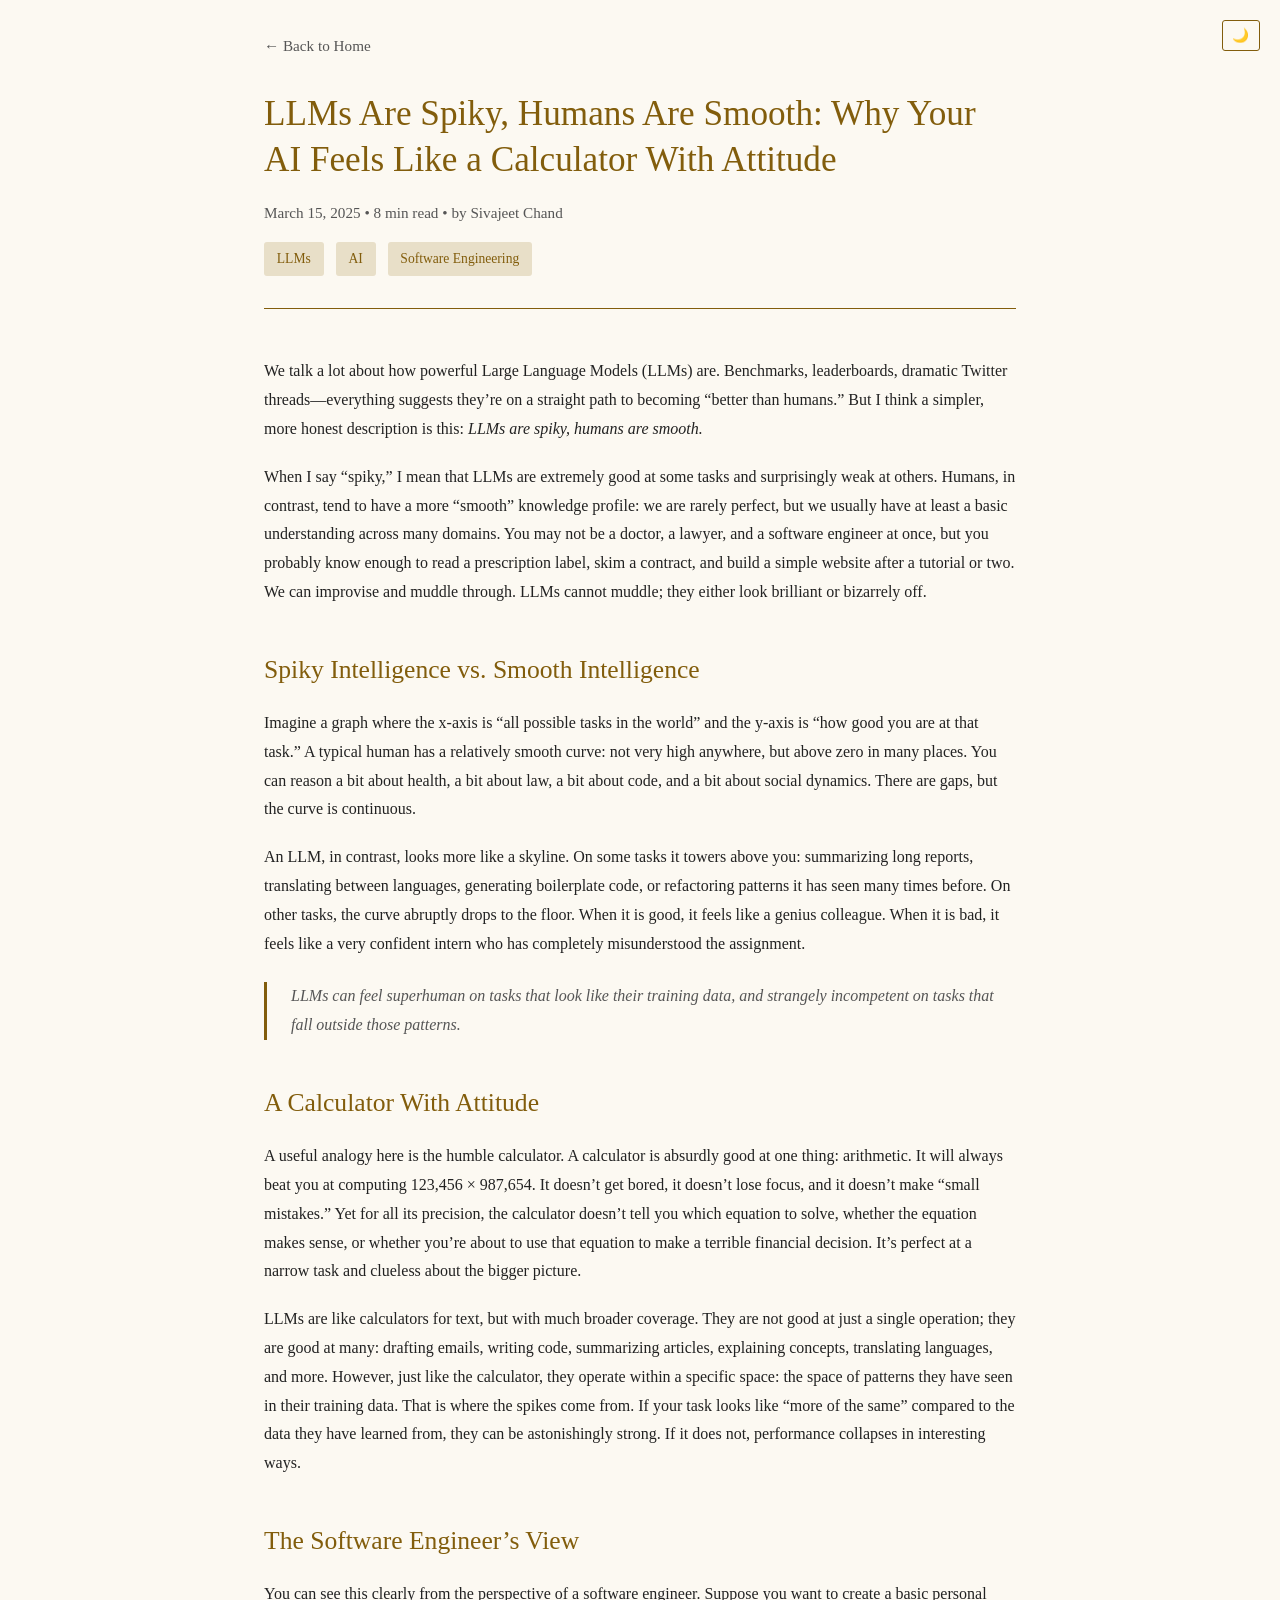
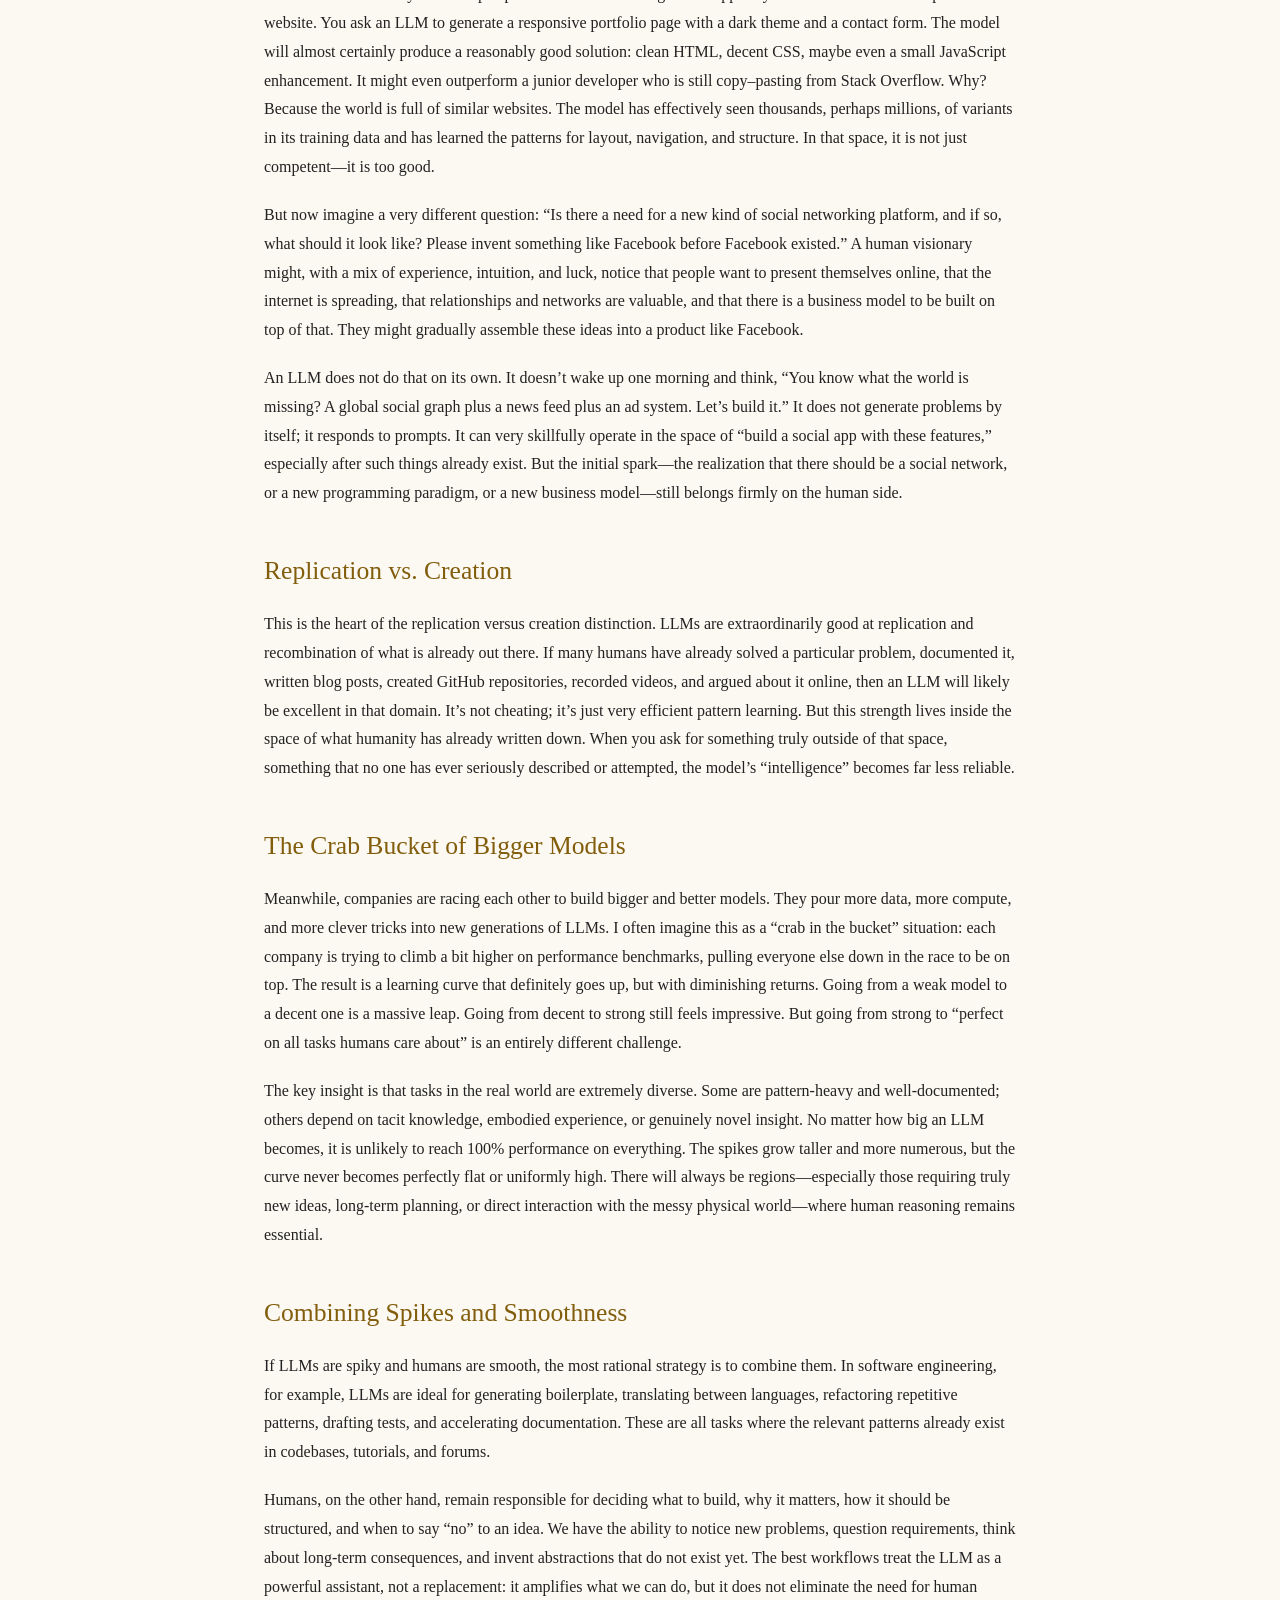
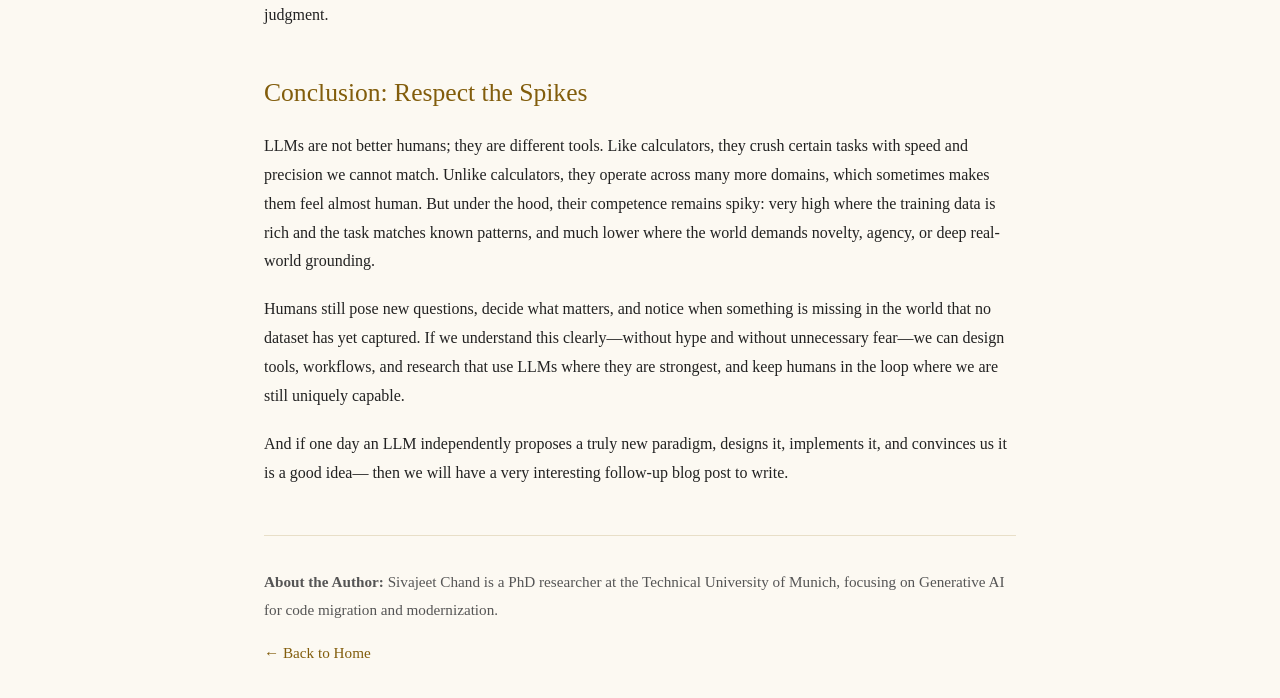
==== blog/LLMSvsHumans.html @ a9fd8262 "Initial commit: Academic portfolio website" ====
<!DOCTYPE html>
<html lang="en">
<head>
    <meta charset="UTF-8">
    <meta name="viewport" content="width=device-width, initial-scale=1.0">
    <title>LLMs Are Spiky, Humans Are Smooth - Sivajeet Chand</title>
    <style>
        * {
            margin: 0;
            padding: 0;
            box-sizing: border-box;
        }

        :root {
            --bg-color: #fcf9f2;
            --text-color: #222222;
            --heading-color: #825d0c;
            --link-color: #825d0c;
            --border-color: #825d0c;
            --light-border: #e8dfc8;
            --secondary-text: #555555;
            --code-bg: #f5f2e9;
        }

        [data-theme="dark"] {
            --bg-color: #1a1410;
            --text-color: #fcf9f2;
            --heading-color: #d4a960;
            --link-color: #d4a960;
            --border-color: #d4a960;
            --light-border: #3d2f1a;
            --secondary-text: #c9c3b8;
            --code-bg: #2a2318;
        }

        body {
            font-family: Georgia, 'Times New Roman', serif;
            line-height: 1.8;
            color: var(--text-color);
            background: var(--bg-color);
            max-width: 800px;
            margin: 0 auto;
            padding: 2rem 1.5rem;
            transition: background-color 0.3s, color 0.3s;
        }

        a {
            color: var(--link-color);
            text-decoration: none;
        }

        a:hover {
            text-decoration: underline;
        }

        /* Dark Mode Toggle */
        .theme-toggle {
            position: fixed;
            top: 20px;
            right: 20px;
            background: transparent;
            color: var(--text-color);
            border: 1px solid var(--border-color);
            padding: 0.4rem 0.6rem;
            border-radius: 3px;
            cursor: pointer;
            font-size: 0.85rem;
            transition: all 0.3s;
            z-index: 1000;
        }

        .theme-toggle:hover {
            background: var(--light-border);
        }

        /* Back Link */
        .back-link {
            display: inline-block;
            margin-bottom: 2rem;
            color: var(--secondary-text);
            font-size: 0.95rem;
        }

        .back-link:hover {
            color: var(--link-color);
        }

        /* Article Header */
        .article-header {
            margin-bottom: 3rem;
            padding-bottom: 2rem;
            border-bottom: 1px solid var(--border-color);
        }

        h1 {
            font-size: 2.2rem;
            color: var(--heading-color);
            margin-bottom: 1rem;
            font-weight: 400;
            line-height: 1.3;
        }

        .article-meta {
            color: var(--secondary-text);
            font-size: 0.95rem;
            margin-bottom: 1rem;
        }

        .article-tags {
            margin-top: 1rem;
        }

        .tag {
            display: inline-block;
            background: var(--light-border);
            color: var(--heading-color);
            padding: 0.3rem 0.8rem;
            margin-right: 0.5rem;
            border-radius: 3px;
            font-size: 0.85rem;
        }

        /* Article Content */
        .article-content {
            margin-bottom: 3rem;
        }

        .article-content h2 {
            font-size: 1.6rem;
            color: var(--heading-color);
            margin-top: 2.5rem;
            margin-bottom: 1rem;
            font-weight: 400;
        }

        .article-content h3 {
            font-size: 1.3rem;
            color: var(--heading-color);
            margin-top: 2rem;
            margin-bottom: 0.8rem;
            font-weight: 400;
        }

        .article-content p {
            margin-bottom: 1.2rem;
        }

        .article-content ul, .article-content ol {
            margin-bottom: 1.2rem;
            padding-left: 2rem;
        }

        .article-content li {
            margin-bottom: 0.5rem;
        }

        .article-content blockquote {
            border-left: 3px solid var(--border-color);
            padding-left: 1.5rem;
            margin: 1.5rem 0;
            color: var(--secondary-text);
            font-style: italic;
        }

        .article-content code {
            background: var(--code-bg);
            padding: 0.2rem 0.4rem;
            border-radius: 3px;
            font-family: 'Courier New', monospace;
            font-size: 0.9em;
        }

        .article-content pre {
            background: var(--code-bg);
            padding: 1rem;
            border-radius: 5px;
            overflow-x: auto;
            margin-bottom: 1.2rem;
        }

        .article-content pre code {
            background: none;
            padding: 0;
        }

        /* Footer */
        .article-footer {
            padding-top: 2rem;
            border-top: 1px solid var(--light-border);
            color: var(--secondary-text);
            font-size: 0.95rem;
        }

        /* Responsive */
        @media (max-width: 768px) {
            body {
                padding: 1.5rem 1rem;
            }

            h1 {
                font-size: 1.8rem;
            }

            .article-content h2 {
                font-size: 1.4rem;
            }

            .article-content h3 {
                font-size: 1.2rem;
            }

            .theme-toggle {
                top: 10px;
                right: 10px;
            }
        }
    </style>
</head>
<body>
    <!-- Dark Mode Toggle -->
    <button class="theme-toggle" onclick="toggleTheme()">
        <span id="theme-icon">🌙</span>
    </button>

    <!-- Back Link -->
    <a href="../index.html" class="back-link">← Back to Home</a>

    <!-- Article Header -->
    <article>
        <header class="article-header">
            <h1>LLMs Are Spiky, Humans Are Smooth: Why Your AI Feels Like a Calculator With Attitude</h1>
            <div class="article-meta">
                <span>March 15, 2025</span> • 
                <span>8 min read</span> • 
                <span>by Sivajeet Chand</span>
            </div>
            <div class="article-tags">
                <span class="tag">LLMs</span>
                <span class="tag">AI</span>
                <span class="tag">Software Engineering</span>
            </div>
        </header>

        <!-- Article Content -->
        <div class="article-content">
            <p>
                We talk a lot about how powerful Large Language Models (LLMs) are. Benchmarks, leaderboards, dramatic Twitter threads—everything suggests they’re on a straight path to becoming “better than humans.” But I think a simpler, more honest description is this: <em>LLMs are spiky, humans are smooth.</em>
            </p>

            <p>
                When I say “spiky,” I mean that LLMs are extremely good at some tasks and surprisingly weak at others.
                Humans, in contrast, tend to have a more “smooth” knowledge profile: we are rarely perfect, but we usually
                have at least a basic understanding across many domains. You may not be a doctor, a lawyer, and a software engineer
                at once, but you probably know enough to read a prescription label, skim a contract, and build a simple website
                after a tutorial or two. We can improvise and muddle through. LLMs cannot muddle; they either look brilliant
                or bizarrely off.
            </p>

            <h2>Spiky Intelligence vs. Smooth Intelligence</h2>

            <p>
                Imagine a graph where the x-axis is “all possible tasks in the world” and the y-axis is “how good you are
                at that task.” A typical human has a relatively smooth curve: not very high anywhere, but above zero in many places.
                You can reason a bit about health, a bit about law, a bit about code, and a bit about social dynamics. There are gaps,
                but the curve is continuous.
            </p>

            <p>
                An LLM, in contrast, looks more like a skyline. On some tasks it towers above you: summarizing long reports,
                translating between languages, generating boilerplate code, or refactoring patterns it has seen many times before.
                On other tasks, the curve abruptly drops to the floor. When it is good, it feels like a genius colleague.
                When it is bad, it feels like a very confident intern who has completely misunderstood the assignment.
            </p>

            <blockquote>
                LLMs can feel superhuman on tasks that look like their training data, and strangely incompetent 
                on tasks that fall outside those patterns.
            </blockquote>

            <h2>A Calculator With Attitude</h2>

            <p>
                A useful analogy here is the humble calculator. A calculator is absurdly good at one thing: arithmetic. It will always beat you at computing 123,456 × 987,654. It doesn’t get bored, it doesn’t lose focus, and it doesn’t make “small mistakes.” Yet for all its precision, the calculator doesn’t tell you which equation to solve, whether the equation makes sense, or whether you’re about to use that equation to make a terrible financial decision. It’s perfect at a narrow task and clueless about the bigger picture.
            </p>

            <p>
                LLMs are like calculators for text, but with much broader coverage. They are not good at just a single operation;
                they are good at many: drafting emails, writing code, summarizing articles, explaining concepts, translating languages,
                and more. However, just like the calculator, they operate within a specific space: the space of patterns they have seen
                in their training data. That is where the spikes come from. If your task looks like “more of the same” compared to the
                data they have learned from, they can be astonishingly strong. If it does not, performance collapses in interesting ways.
            </p>

            <h2>The Software Engineer’s View</h2>

            <p>
                You can see this clearly from the perspective of a software engineer. Suppose you want to create a basic personal website. You ask an LLM to generate a responsive portfolio page with a dark theme and a contact form. The model will almost certainly produce a reasonably good solution: clean HTML, decent CSS, maybe even a small JavaScript enhancement. It might even outperform a junior developer who is still copy–pasting from Stack Overflow. Why? Because the world is full of similar websites. The model has effectively seen thousands, perhaps millions, of variants in its training data and has learned the patterns for layout, navigation, and structure. In that space, it is not just competent—it is too good.
            </p>

            

            <p>
                But now imagine a very different question: “Is there a need for a new kind of social networking platform, and if so, what should it look like? Please invent something like Facebook before Facebook existed.” A human visionary might, with a mix of experience, intuition, and luck, notice that people want to present themselves online, that the internet is spreading, that relationships and networks are valuable, and that there is a business model to be built on top of that. They might gradually assemble these ideas into a product like Facebook.
            </p>

            <p>
                An LLM does not do that on its own. It doesn’t wake up one morning and think, “You know what the world is missing? A global social graph plus a news feed plus an ad system. Let’s build it.” It does not generate problems by itself; it responds to prompts. It can very skillfully operate in the space of “build a social app with these features,” especially after such things already exist. But the initial spark—the realization that there should be a social network, or a new programming paradigm, or a new business model—still belongs firmly on the human side.
            </p>

            <h2>Replication vs. Creation</h2>

            <p>
                This is the heart of the replication versus creation distinction. LLMs are extraordinarily good at replication and recombination of what is already out there. If many humans have already solved a particular problem, documented it, written blog posts, created GitHub repositories, recorded videos, and argued about it online, then an LLM will likely be excellent in that domain. It’s not cheating; it’s just very efficient pattern learning. But this strength lives inside the space of what humanity has already written down. When you ask for something truly outside of that space, something that no one has ever seriously described or attempted, the model’s “intelligence” becomes far less reliable.
            </p>

            

            <h2>The Crab Bucket of Bigger Models</h2>


            <p>
                Meanwhile, companies are racing each other to build bigger and better models. They pour more data, more compute, and more clever tricks into new generations of LLMs. I often imagine this as a “crab in the bucket” situation: each company is trying to climb a bit higher on performance benchmarks, pulling everyone else down in the race to be on top. The result is a learning curve that definitely goes up, but with diminishing returns. Going from a weak model to a decent one is a massive leap. Going from decent to strong still feels impressive. But going from strong to “perfect on all tasks humans care about” is an entirely different challenge.
            </p>   
            <p> 
                The key insight is that tasks in the real world are extremely diverse. Some are pattern-heavy and well-documented; others depend on tacit knowledge, embodied experience, or genuinely novel insight. No matter how big an LLM becomes, it is unlikely to reach 100% performance on everything. The spikes grow taller and more numerous, but the curve never becomes perfectly flat or uniformly high. There will always be regions—especially those requiring truly new ideas, long-term planning, or direct interaction with the messy physical world—where human reasoning remains essential.
            </p>

            <h2>Combining Spikes and Smoothness</h2>

            <p>
                If LLMs are spiky and humans are smooth, the most rational strategy is to combine them. In software engineering, for example,
                LLMs are ideal for generating boilerplate, translating between languages, refactoring repetitive patterns, drafting tests,
                and accelerating documentation. These are all tasks where the relevant patterns already exist in codebases, tutorials, and forums.
            </p>

            <p>
                Humans, on the other hand, remain responsible for deciding what to build, why it matters, how it should be structured,
                and when to say “no” to an idea. We have the ability to notice new problems, question requirements, think about long-term
                consequences, and invent abstractions that do not exist yet. The best workflows treat the LLM as a powerful assistant,
                not a replacement: it amplifies what we can do, but it does not eliminate the need for human judgment.
            </p>

            <h2>Conclusion: Respect the Spikes</h2>

            <p>
                LLMs are not better humans; they are different tools. Like calculators, they crush certain tasks with speed and precision
                we cannot match. Unlike calculators, they operate across many more domains, which sometimes makes them feel almost human.
                But under the hood, their competence remains spiky: very high where the training data is rich and the task matches known patterns,
                and much lower where the world demands novelty, agency, or deep real-world grounding.
            </p>

            <p>
                Humans still pose new questions, decide what matters, and notice when something is missing in the world that no dataset has yet captured.
                If we understand this clearly—without hype and without unnecessary fear—we can design tools, workflows, and research that use LLMs
                where they are strongest, and keep humans in the loop where we are still uniquely capable.
            </p>

            <p>
                And if one day an LLM independently proposes a truly new paradigm, designs it, implements it, and convinces us it is a good idea—
                then we will have a very interesting follow-up blog post to write.
            </p>
        </div>

        <!-- Article Footer -->
        <footer class="article-footer">
            <p>
                <strong>About the Author:</strong> Sivajeet Chand is a PhD researcher at the Technical 
                University of Munich, focusing on Generative AI for code migration and modernization.
            </p>
            <p style="margin-top: 1rem;">
                <a href="../index.html">← Back to Home</a>
            </p>
        </footer>
    </article>

    <script>
        // Dark mode toggle functionality
        function toggleTheme() {
            const html = document.documentElement;
            const currentTheme = html.getAttribute('data-theme');
            const newTheme = currentTheme === 'dark' ? 'light' : 'dark';
            const themeIcon = document.getElementById('theme-icon');
            
            html.setAttribute('data-theme', newTheme);
            
            if (newTheme === 'dark') {
                themeIcon.textContent = '☀️';
            } else {
                themeIcon.textContent = '🌙';
            }
        }
    </script>
</body>
</html>
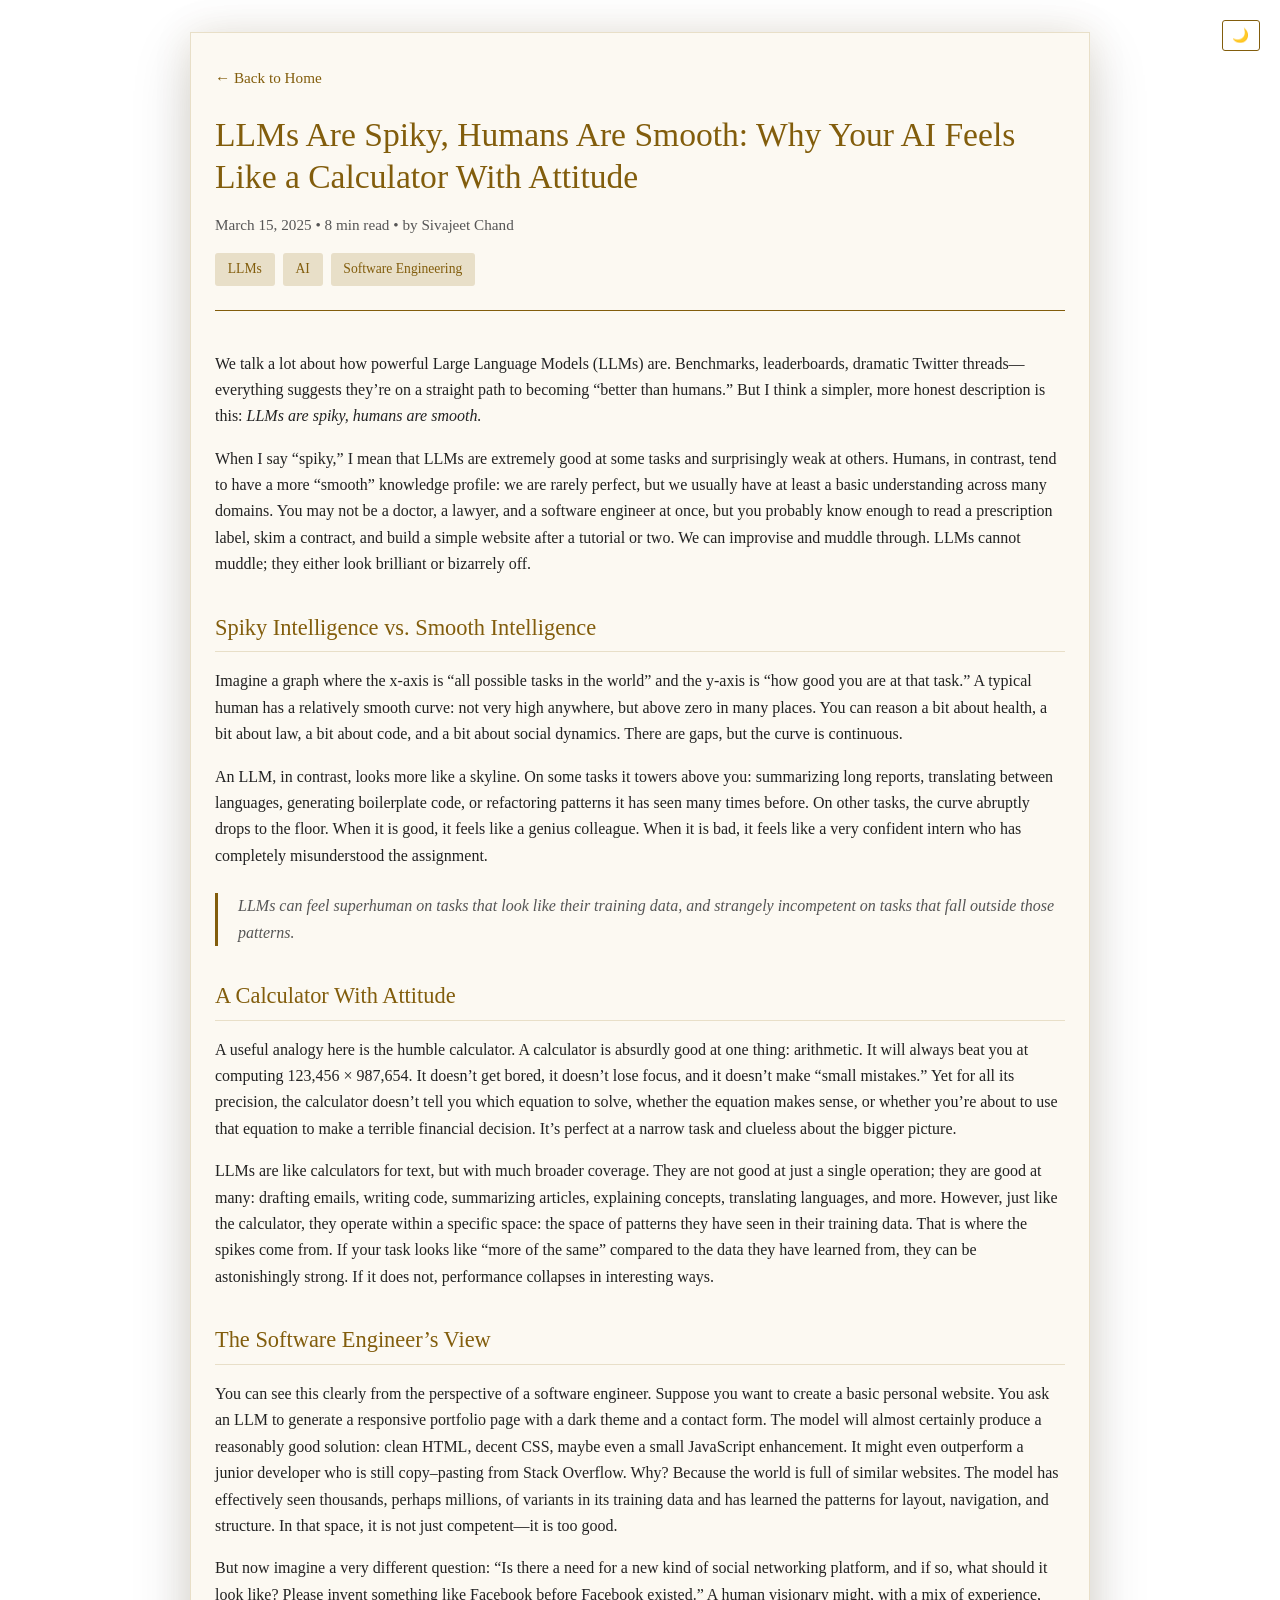
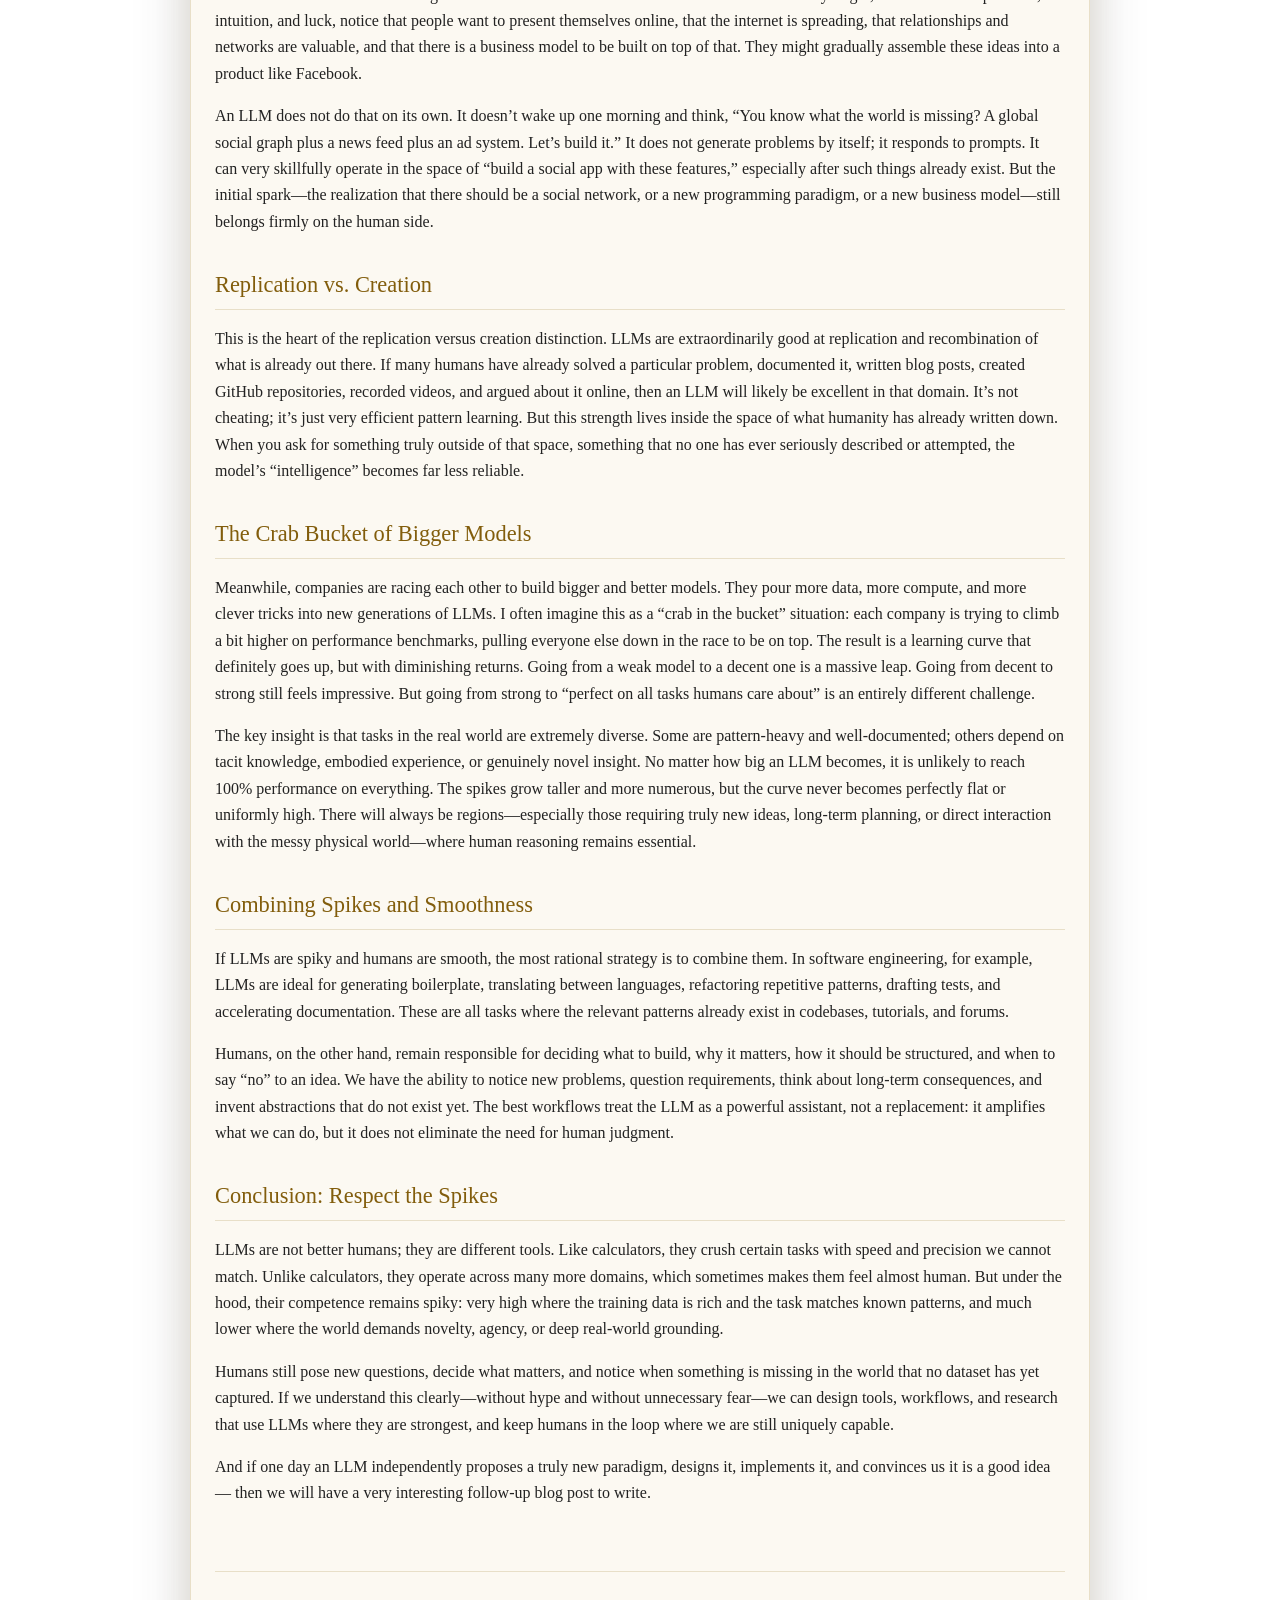
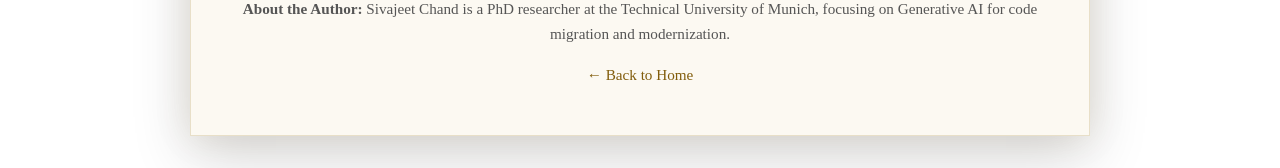
==== commit f51eefa5: "Update site layout and blog styling" ====
--- a/blog/LLMSvsHumans.html
+++ b/blog/LLMSvsHumans.html
@@ -4,391 +4,156 @@
     <meta charset="UTF-8">
     <meta name="viewport" content="width=device-width, initial-scale=1.0">
     <title>LLMs Are Spiky, Humans Are Smooth - Sivajeet Chand</title>
-    <style>
-        * {
-            margin: 0;
-            padding: 0;
-            box-sizing: border-box;
-        }
-
-        :root {
-            --bg-color: #fcf9f2;
-            --text-color: #222222;
-            --heading-color: #825d0c;
-            --link-color: #825d0c;
-            --border-color: #825d0c;
-            --light-border: #e8dfc8;
-            --secondary-text: #555555;
-            --code-bg: #f5f2e9;
-        }
-
-        [data-theme="dark"] {
-            --bg-color: #1a1410;
-            --text-color: #fcf9f2;
-            --heading-color: #d4a960;
-            --link-color: #d4a960;
-            --border-color: #d4a960;
-            --light-border: #3d2f1a;
-            --secondary-text: #c9c3b8;
-            --code-bg: #2a2318;
-        }
-
-        body {
-            font-family: Georgia, 'Times New Roman', serif;
-            line-height: 1.8;
-            color: var(--text-color);
-            background: var(--bg-color);
-            max-width: 800px;
-            margin: 0 auto;
-            padding: 2rem 1.5rem;
-            transition: background-color 0.3s, color 0.3s;
-        }
-
-        a {
-            color: var(--link-color);
-            text-decoration: none;
-        }
-
-        a:hover {
-            text-decoration: underline;
-        }
-
-        /* Dark Mode Toggle */
-        .theme-toggle {
-            position: fixed;
-            top: 20px;
-            right: 20px;
-            background: transparent;
-            color: var(--text-color);
-            border: 1px solid var(--border-color);
-            padding: 0.4rem 0.6rem;
-            border-radius: 3px;
-            cursor: pointer;
-            font-size: 0.85rem;
-            transition: all 0.3s;
-            z-index: 1000;
-        }
-
-        .theme-toggle:hover {
-            background: var(--light-border);
-        }
-
-        /* Back Link */
-        .back-link {
-            display: inline-block;
-            margin-bottom: 2rem;
-            color: var(--secondary-text);
-            font-size: 0.95rem;
-        }
-
-        .back-link:hover {
-            color: var(--link-color);
-        }
-
-        /* Article Header */
-        .article-header {
-            margin-bottom: 3rem;
-            padding-bottom: 2rem;
-            border-bottom: 1px solid var(--border-color);
-        }
-
-        h1 {
-            font-size: 2.2rem;
-            color: var(--heading-color);
-            margin-bottom: 1rem;
-            font-weight: 400;
-            line-height: 1.3;
-        }
-
-        .article-meta {
-            color: var(--secondary-text);
-            font-size: 0.95rem;
-            margin-bottom: 1rem;
-        }
-
-        .article-tags {
-            margin-top: 1rem;
-        }
-
-        .tag {
-            display: inline-block;
-            background: var(--light-border);
-            color: var(--heading-color);
-            padding: 0.3rem 0.8rem;
-            margin-right: 0.5rem;
-            border-radius: 3px;
-            font-size: 0.85rem;
-        }
-
-        /* Article Content */
-        .article-content {
-            margin-bottom: 3rem;
-        }
-
-        .article-content h2 {
-            font-size: 1.6rem;
-            color: var(--heading-color);
-            margin-top: 2.5rem;
-            margin-bottom: 1rem;
-            font-weight: 400;
-        }
-
-        .article-content h3 {
-            font-size: 1.3rem;
-            color: var(--heading-color);
-            margin-top: 2rem;
-            margin-bottom: 0.8rem;
-            font-weight: 400;
-        }
-
-        .article-content p {
-            margin-bottom: 1.2rem;
-        }
-
-        .article-content ul, .article-content ol {
-            margin-bottom: 1.2rem;
-            padding-left: 2rem;
-        }
-
-        .article-content li {
-            margin-bottom: 0.5rem;
-        }
-
-        .article-content blockquote {
-            border-left: 3px solid var(--border-color);
-            padding-left: 1.5rem;
-            margin: 1.5rem 0;
-            color: var(--secondary-text);
-            font-style: italic;
-        }
-
-        .article-content code {
-            background: var(--code-bg);
-            padding: 0.2rem 0.4rem;
-            border-radius: 3px;
-            font-family: 'Courier New', monospace;
-            font-size: 0.9em;
-        }
-
-        .article-content pre {
-            background: var(--code-bg);
-            padding: 1rem;
-            border-radius: 5px;
-            overflow-x: auto;
-            margin-bottom: 1.2rem;
-        }
-
-        .article-content pre code {
-            background: none;
-            padding: 0;
-        }
-
-        /* Footer */
-        .article-footer {
-            padding-top: 2rem;
-            border-top: 1px solid var(--light-border);
-            color: var(--secondary-text);
-            font-size: 0.95rem;
-        }
-
-        /* Responsive */
-        @media (max-width: 768px) {
-            body {
-                padding: 1.5rem 1rem;
-            }
-
-            h1 {
-                font-size: 1.8rem;
-            }
-
-            .article-content h2 {
-                font-size: 1.4rem;
-            }
-
-            .article-content h3 {
-                font-size: 1.2rem;
-            }
-
-            .theme-toggle {
-                top: 10px;
-                right: 10px;
-            }
-        }
-    </style>
+    <link rel="stylesheet" href="../styles.css">
 </head>
-<body>
-    <!-- Dark Mode Toggle -->
+<body class="version2-page">
     <button class="theme-toggle" onclick="toggleTheme()">
         <span id="theme-icon">🌙</span>
     </button>
 
-    <!-- Back Link -->
-    <a href="../index.html" class="back-link">← Back to Home</a>
+    <div class="page-shell">
+        <article>
+            <p class="back-link"><a href="../index.html">← Back to Home</a></p>
 
-    <!-- Article Header -->
-    <article>
-        <header class="article-header">
-            <h1>LLMs Are Spiky, Humans Are Smooth: Why Your AI Feels Like a Calculator With Attitude</h1>
-            <div class="article-meta">
-                <span>March 15, 2025</span> • 
-                <span>8 min read</span> • 
-                <span>by Sivajeet Chand</span>
+            <header class="article-header">
+                <h1>LLMs Are Spiky, Humans Are Smooth: Why Your AI Feels Like a Calculator With Attitude</h1>
+                <div class="article-meta">
+                    <span>March 15, 2025</span> • 
+                    <span>8 min read</span> • 
+                    <span>by Sivajeet Chand</span>
+                </div>
+                <div class="article-tags">
+                    <span class="tag">LLMs</span>
+                    <span class="tag">AI</span>
+                    <span class="tag">Software Engineering</span>
+                </div>
+            </header>
+
+            <div class="article-content">
+                <p>
+                    We talk a lot about how powerful Large Language Models (LLMs) are. Benchmarks, leaderboards, dramatic Twitter threads—everything suggests they’re on a straight path to becoming “better than humans.” But I think a simpler, more honest description is this: <em>LLMs are spiky, humans are smooth.</em>
+                </p>
+
+                <p>
+                    When I say “spiky,” I mean that LLMs are extremely good at some tasks and surprisingly weak at others.
+                    Humans, in contrast, tend to have a more “smooth” knowledge profile: we are rarely perfect, but we usually
+                    have at least a basic understanding across many domains. You may not be a doctor, a lawyer, and a software engineer
+                    at once, but you probably know enough to read a prescription label, skim a contract, and build a simple website
+                    after a tutorial or two. We can improvise and muddle through. LLMs cannot muddle; they either look brilliant
+                    or bizarrely off.
+                </p>
+
+                <h2>Spiky Intelligence vs. Smooth Intelligence</h2>
+
+                <p>
+                    Imagine a graph where the x-axis is “all possible tasks in the world” and the y-axis is “how good you are
+                    at that task.” A typical human has a relatively smooth curve: not very high anywhere, but above zero in many places.
+                    You can reason a bit about health, a bit about law, a bit about code, and a bit about social dynamics. There are gaps,
+                    but the curve is continuous.
+                </p>
+
+                <p>
+                    An LLM, in contrast, looks more like a skyline. On some tasks it towers above you: summarizing long reports,
+                    translating between languages, generating boilerplate code, or refactoring patterns it has seen many times before.
+                    On other tasks, the curve abruptly drops to the floor. When it is good, it feels like a genius colleague.
+                    When it is bad, it feels like a very confident intern who has completely misunderstood the assignment.
+                </p>
+
+                <blockquote>
+                    LLMs can feel superhuman on tasks that look like their training data, and strangely incompetent 
+                    on tasks that fall outside those patterns.
+                </blockquote>
+
+                <h2>A Calculator With Attitude</h2>
+
+                <p>
+                    A useful analogy here is the humble calculator. A calculator is absurdly good at one thing: arithmetic. It will always beat you at computing 123,456 × 987,654. It doesn’t get bored, it doesn’t lose focus, and it doesn’t make “small mistakes.” Yet for all its precision, the calculator doesn’t tell you which equation to solve, whether the equation makes sense, or whether you’re about to use that equation to make a terrible financial decision. It’s perfect at a narrow task and clueless about the bigger picture.
+                </p>
+
+                <p>
+                    LLMs are like calculators for text, but with much broader coverage. They are not good at just a single operation;
+                    they are good at many: drafting emails, writing code, summarizing articles, explaining concepts, translating languages,
+                    and more. However, just like the calculator, they operate within a specific space: the space of patterns they have seen
+                    in their training data. That is where the spikes come from. If your task looks like “more of the same” compared to the
+                    data they have learned from, they can be astonishingly strong. If it does not, performance collapses in interesting ways.
+                </p>
+
+                <h2>The Software Engineer’s View</h2>
+
+                <p>
+                    You can see this clearly from the perspective of a software engineer. Suppose you want to create a basic personal website. You ask an LLM to generate a responsive portfolio page with a dark theme and a contact form. The model will almost certainly produce a reasonably good solution: clean HTML, decent CSS, maybe even a small JavaScript enhancement. It might even outperform a junior developer who is still copy–pasting from Stack Overflow. Why? Because the world is full of similar websites. The model has effectively seen thousands, perhaps millions, of variants in its training data and has learned the patterns for layout, navigation, and structure. In that space, it is not just competent—it is too good.
+                </p>
+
+                <p>
+                    But now imagine a very different question: “Is there a need for a new kind of social networking platform, and if so, what should it look like? Please invent something like Facebook before Facebook existed.” A human visionary might, with a mix of experience, intuition, and luck, notice that people want to present themselves online, that the internet is spreading, that relationships and networks are valuable, and that there is a business model to be built on top of that. They might gradually assemble these ideas into a product like Facebook.
+                </p>
+
+                <p>
+                    An LLM does not do that on its own. It doesn’t wake up one morning and think, “You know what the world is missing? A global social graph plus a news feed plus an ad system. Let’s build it.” It does not generate problems by itself; it responds to prompts. It can very skillfully operate in the space of “build a social app with these features,” especially after such things already exist. But the initial spark—the realization that there should be a social network, or a new programming paradigm, or a new business model—still belongs firmly on the human side.
+                </p>
+
+                <h2>Replication vs. Creation</h2>
+
+                <p>
+                    This is the heart of the replication versus creation distinction. LLMs are extraordinarily good at replication and recombination of what is already out there. If many humans have already solved a particular problem, documented it, written blog posts, created GitHub repositories, recorded videos, and argued about it online, then an LLM will likely be excellent in that domain. It’s not cheating; it’s just very efficient pattern learning. But this strength lives inside the space of what humanity has already written down. When you ask for something truly outside of that space, something that no one has ever seriously described or attempted, the model’s “intelligence” becomes far less reliable.
+                </p>
+
+                <h2>The Crab Bucket of Bigger Models</h2>
+
+                <p>
+                    Meanwhile, companies are racing each other to build bigger and better models. They pour more data, more compute, and more clever tricks into new generations of LLMs. I often imagine this as a “crab in the bucket” situation: each company is trying to climb a bit higher on performance benchmarks, pulling everyone else down in the race to be on top. The result is a learning curve that definitely goes up, but with diminishing returns. Going from a weak model to a decent one is a massive leap. Going from decent to strong still feels impressive. But going from strong to “perfect on all tasks humans care about” is an entirely different challenge.
+                </p>   
+                <p> 
+                    The key insight is that tasks in the real world are extremely diverse. Some are pattern-heavy and well-documented; others depend on tacit knowledge, embodied experience, or genuinely novel insight. No matter how big an LLM becomes, it is unlikely to reach 100% performance on everything. The spikes grow taller and more numerous, but the curve never becomes perfectly flat or uniformly high. There will always be regions—especially those requiring truly new ideas, long-term planning, or direct interaction with the messy physical world—where human reasoning remains essential.
+                </p>
+
+                <h2>Combining Spikes and Smoothness</h2>
+
+                <p>
+                    If LLMs are spiky and humans are smooth, the most rational strategy is to combine them. In software engineering, for example,
+                    LLMs are ideal for generating boilerplate, translating between languages, refactoring repetitive patterns, drafting tests,
+                    and accelerating documentation. These are all tasks where the relevant patterns already exist in codebases, tutorials, and forums.
+                </p>
+
+                <p>
+                    Humans, on the other hand, remain responsible for deciding what to build, why it matters, how it should be structured,
+                    and when to say “no” to an idea. We have the ability to notice new problems, question requirements, think about long-term
+                    consequences, and invent abstractions that do not exist yet. The best workflows treat the LLM as a powerful assistant,
+                    not a replacement: it amplifies what we can do, but it does not eliminate the need for human judgment.
+                </p>
+
+                <h2>Conclusion: Respect the Spikes</h2>
+
+                <p>
+                    LLMs are not better humans; they are different tools. Like calculators, they crush certain tasks with speed and precision
+                    we cannot match. Unlike calculators, they operate across many more domains, which sometimes makes them feel almost human.
+                    But under the hood, their competence remains spiky: very high where the training data is rich and the task matches known patterns,
+                    and much lower where the world demands novelty, agency, or deep real-world grounding.
+                </p>
+
+                <p>
+                    Humans still pose new questions, decide what matters, and notice when something is missing in the world that no dataset has yet captured.
+                    If we understand this clearly—without hype and without unnecessary fear—we can design tools, workflows, and research that use LLMs
+                    where they are strongest, and keep humans in the loop where we are still uniquely capable.
+                </p>
+
+                <p>
+                    And if one day an LLM independently proposes a truly new paradigm, designs it, implements it, and convinces us it is a good idea—
+                    then we will have a very interesting follow-up blog post to write.
+                </p>
             </div>
-            <div class="article-tags">
-                <span class="tag">LLMs</span>
-                <span class="tag">AI</span>
-                <span class="tag">Software Engineering</span>
-            </div>
-        </header>
 
-        <!-- Article Content -->
-        <div class="article-content">
-            <p>
-                We talk a lot about how powerful Large Language Models (LLMs) are. Benchmarks, leaderboards, dramatic Twitter threads—everything suggests they’re on a straight path to becoming “better than humans.” But I think a simpler, more honest description is this: <em>LLMs are spiky, humans are smooth.</em>
-            </p>
-
-            <p>
-                When I say “spiky,” I mean that LLMs are extremely good at some tasks and surprisingly weak at others.
-                Humans, in contrast, tend to have a more “smooth” knowledge profile: we are rarely perfect, but we usually
-                have at least a basic understanding across many domains. You may not be a doctor, a lawyer, and a software engineer
-                at once, but you probably know enough to read a prescription label, skim a contract, and build a simple website
-                after a tutorial or two. We can improvise and muddle through. LLMs cannot muddle; they either look brilliant
-                or bizarrely off.
-            </p>
-
-            <h2>Spiky Intelligence vs. Smooth Intelligence</h2>
-
-            <p>
-                Imagine a graph where the x-axis is “all possible tasks in the world” and the y-axis is “how good you are
-                at that task.” A typical human has a relatively smooth curve: not very high anywhere, but above zero in many places.
-                You can reason a bit about health, a bit about law, a bit about code, and a bit about social dynamics. There are gaps,
-                but the curve is continuous.
-            </p>
-
-            <p>
-                An LLM, in contrast, looks more like a skyline. On some tasks it towers above you: summarizing long reports,
-                translating between languages, generating boilerplate code, or refactoring patterns it has seen many times before.
-                On other tasks, the curve abruptly drops to the floor. When it is good, it feels like a genius colleague.
-                When it is bad, it feels like a very confident intern who has completely misunderstood the assignment.
-            </p>
-
-            <blockquote>
-                LLMs can feel superhuman on tasks that look like their training data, and strangely incompetent 
-                on tasks that fall outside those patterns.
-            </blockquote>
-
-            <h2>A Calculator With Attitude</h2>
-
-            <p>
-                A useful analogy here is the humble calculator. A calculator is absurdly good at one thing: arithmetic. It will always beat you at computing 123,456 × 987,654. It doesn’t get bored, it doesn’t lose focus, and it doesn’t make “small mistakes.” Yet for all its precision, the calculator doesn’t tell you which equation to solve, whether the equation makes sense, or whether you’re about to use that equation to make a terrible financial decision. It’s perfect at a narrow task and clueless about the bigger picture.
-            </p>
-
-            <p>
-                LLMs are like calculators for text, but with much broader coverage. They are not good at just a single operation;
-                they are good at many: drafting emails, writing code, summarizing articles, explaining concepts, translating languages,
-                and more. However, just like the calculator, they operate within a specific space: the space of patterns they have seen
-                in their training data. That is where the spikes come from. If your task looks like “more of the same” compared to the
-                data they have learned from, they can be astonishingly strong. If it does not, performance collapses in interesting ways.
-            </p>
-
-            <h2>The Software Engineer’s View</h2>
-
-            <p>
-                You can see this clearly from the perspective of a software engineer. Suppose you want to create a basic personal website. You ask an LLM to generate a responsive portfolio page with a dark theme and a contact form. The model will almost certainly produce a reasonably good solution: clean HTML, decent CSS, maybe even a small JavaScript enhancement. It might even outperform a junior developer who is still copy–pasting from Stack Overflow. Why? Because the world is full of similar websites. The model has effectively seen thousands, perhaps millions, of variants in its training data and has learned the patterns for layout, navigation, and structure. In that space, it is not just competent—it is too good.
-            </p>
-
-            
-
-            <p>
-                But now imagine a very different question: “Is there a need for a new kind of social networking platform, and if so, what should it look like? Please invent something like Facebook before Facebook existed.” A human visionary might, with a mix of experience, intuition, and luck, notice that people want to present themselves online, that the internet is spreading, that relationships and networks are valuable, and that there is a business model to be built on top of that. They might gradually assemble these ideas into a product like Facebook.
-            </p>
-
-            <p>
-                An LLM does not do that on its own. It doesn’t wake up one morning and think, “You know what the world is missing? A global social graph plus a news feed plus an ad system. Let’s build it.” It does not generate problems by itself; it responds to prompts. It can very skillfully operate in the space of “build a social app with these features,” especially after such things already exist. But the initial spark—the realization that there should be a social network, or a new programming paradigm, or a new business model—still belongs firmly on the human side.
-            </p>
-
-            <h2>Replication vs. Creation</h2>
-
-            <p>
-                This is the heart of the replication versus creation distinction. LLMs are extraordinarily good at replication and recombination of what is already out there. If many humans have already solved a particular problem, documented it, written blog posts, created GitHub repositories, recorded videos, and argued about it online, then an LLM will likely be excellent in that domain. It’s not cheating; it’s just very efficient pattern learning. But this strength lives inside the space of what humanity has already written down. When you ask for something truly outside of that space, something that no one has ever seriously described or attempted, the model’s “intelligence” becomes far less reliable.
-            </p>
-
-            
-
-            <h2>The Crab Bucket of Bigger Models</h2>
-
-
-            <p>
-                Meanwhile, companies are racing each other to build bigger and better models. They pour more data, more compute, and more clever tricks into new generations of LLMs. I often imagine this as a “crab in the bucket” situation: each company is trying to climb a bit higher on performance benchmarks, pulling everyone else down in the race to be on top. The result is a learning curve that definitely goes up, but with diminishing returns. Going from a weak model to a decent one is a massive leap. Going from decent to strong still feels impressive. But going from strong to “perfect on all tasks humans care about” is an entirely different challenge.
-            </p>   
-            <p> 
-                The key insight is that tasks in the real world are extremely diverse. Some are pattern-heavy and well-documented; others depend on tacit knowledge, embodied experience, or genuinely novel insight. No matter how big an LLM becomes, it is unlikely to reach 100% performance on everything. The spikes grow taller and more numerous, but the curve never becomes perfectly flat or uniformly high. There will always be regions—especially those requiring truly new ideas, long-term planning, or direct interaction with the messy physical world—where human reasoning remains essential.
-            </p>
-
-            <h2>Combining Spikes and Smoothness</h2>
-
-            <p>
-                If LLMs are spiky and humans are smooth, the most rational strategy is to combine them. In software engineering, for example,
-                LLMs are ideal for generating boilerplate, translating between languages, refactoring repetitive patterns, drafting tests,
-                and accelerating documentation. These are all tasks where the relevant patterns already exist in codebases, tutorials, and forums.
-            </p>
-
-            <p>
-                Humans, on the other hand, remain responsible for deciding what to build, why it matters, how it should be structured,
-                and when to say “no” to an idea. We have the ability to notice new problems, question requirements, think about long-term
-                consequences, and invent abstractions that do not exist yet. The best workflows treat the LLM as a powerful assistant,
-                not a replacement: it amplifies what we can do, but it does not eliminate the need for human judgment.
-            </p>
-
-            <h2>Conclusion: Respect the Spikes</h2>
-
-            <p>
-                LLMs are not better humans; they are different tools. Like calculators, they crush certain tasks with speed and precision
-                we cannot match. Unlike calculators, they operate across many more domains, which sometimes makes them feel almost human.
-                But under the hood, their competence remains spiky: very high where the training data is rich and the task matches known patterns,
-                and much lower where the world demands novelty, agency, or deep real-world grounding.
-            </p>
-
-            <p>
-                Humans still pose new questions, decide what matters, and notice when something is missing in the world that no dataset has yet captured.
-                If we understand this clearly—without hype and without unnecessary fear—we can design tools, workflows, and research that use LLMs
-                where they are strongest, and keep humans in the loop where we are still uniquely capable.
-            </p>
-
-            <p>
-                And if one day an LLM independently proposes a truly new paradigm, designs it, implements it, and convinces us it is a good idea—
-                then we will have a very interesting follow-up blog post to write.
-            </p>
-        </div>
-
-        <!-- Article Footer -->
-        <footer class="article-footer">
-            <p>
-                <strong>About the Author:</strong> Sivajeet Chand is a PhD researcher at the Technical 
-                University of Munich, focusing on Generative AI for code migration and modernization.
-            </p>
-            <p style="margin-top: 1rem;">
-                <a href="../index.html">← Back to Home</a>
-            </p>
-        </footer>
-    </article>
-
-    <script>
-        // Dark mode toggle functionality
-        function toggleTheme() {
-            const html = document.documentElement;
-            const currentTheme = html.getAttribute('data-theme');
-            const newTheme = currentTheme === 'dark' ? 'light' : 'dark';
-            const themeIcon = document.getElementById('theme-icon');
-            
-            html.setAttribute('data-theme', newTheme);
-            
-            if (newTheme === 'dark') {
-                themeIcon.textContent = '☀️';
-            } else {
-                themeIcon.textContent = '🌙';
-            }
-        }
-    </script>
+            <footer class="article-footer">
+                <p>
+                    <strong>About the Author:</strong> Sivajeet Chand is a PhD researcher at the Technical 
+                    University of Munich, focusing on Generative AI for code migration and modernization.
+                </p>
+                <p style="margin-top: 1rem;">
+                    <a href="../index.html">← Back to Home</a>
+                </p>
+            </footer>
+        </article>
+    </div>
+    <script src="../app.js"></script>
 </body>
 </html>
--- a/styles.css
+++ b/styles.css
@@ -0,0 +1,480 @@
+* {
+    margin: 0;
+    padding: 0;
+    box-sizing: border-box;
+}
+
+:root {
+    --bg-color: #fcf9f2;
+    --text-color: #222222;
+    --heading-color: #825d0c;
+    --link-color: #825d0c;
+    --border-color: #825d0c;
+    --light-border: #e8dfc8;
+    --secondary-text: #555555;
+}
+
+[data-theme="dark"] {
+    --bg-color: #1a1410;
+    --text-color: #fcf9f2;
+    --heading-color: #d4a960;
+    --link-color: #d4a960;
+    --border-color: #d4a960;
+    --light-border: #3d2f1a;
+    --secondary-text: #c9c3b8;
+}
+
+body {
+    font-family: Georgia, 'Times New Roman', serif;
+    line-height: 1.65;
+    color: var(--text-color);
+    background: var(--bg-color);
+    max-width: 900px;
+    margin: 0 auto;
+    padding: 2rem 1.5rem;
+    transition: background-color 0.3s, color 0.3s;
+}
+
+body.version2-page {
+    background: #ffffff;
+    max-width: none;
+    margin: 0;
+    padding: 2rem 1.25rem;
+}
+
+[data-theme="dark"] body.version2-page {
+    background: #120f0d;
+}
+
+.page-shell {
+    max-width: 900px;
+    margin: 0 auto;
+    padding: 2rem 1.5rem;
+    background: var(--bg-color);
+    border: 1px solid var(--light-border);
+    box-shadow:
+        0 20px 56px rgba(0, 0, 0, 0.16),
+        0 0 36px rgba(130, 93, 12, 0.10);
+}
+
+[data-theme="dark"] .page-shell {
+    box-shadow:
+        0 20px 56px rgba(0, 0, 0, 0.45),
+        0 0 42px rgba(212, 169, 96, 0.14);
+}
+
+a {
+    color: var(--link-color);
+    text-decoration: none;
+}
+
+a:hover {
+    text-decoration: underline;
+}
+
+/* Dark Mode Toggle */
+.theme-toggle {
+    position: fixed;
+    top: 20px;
+    right: 20px;
+    background: transparent;
+    color: var(--text-color);
+    border: 1px solid var(--border-color);
+    padding: 0.4rem 0.6rem;
+    border-radius: 3px;
+    cursor: pointer;
+    font-size: 0.85rem;
+    transition: all 0.3s;
+    z-index: 1000;
+}
+
+.theme-toggle:hover {
+    background: var(--light-border);
+}
+
+/* Header */
+header {
+    margin-bottom: 2.5rem;
+    padding-bottom: 1rem;
+    border-bottom: 1px solid var(--border-color);
+    display: flex;
+    gap: 2rem;
+    align-items: flex-start;
+}
+
+.profile-image {
+    flex-shrink: 0;
+    width: 152px;
+    height: 152px;
+    border: 2px solid var(--border-color);
+    background: var(--light-border);
+    display: flex;
+    align-items: center;
+    justify-content: center;
+}
+
+.profile-image img {
+    width: 100%;
+    height: 100%;
+    object-fit: cover;
+}
+
+.header-content {
+    flex: 1;
+}
+
+h1 {
+    font-size: 2rem;
+    color: var(--heading-color);
+    margin-bottom: 0.5rem;
+    font-weight: 500;
+}
+
+.subtitle {
+    font-size: 1rem;
+    color: var(--secondary-text);
+    margin-bottom: 0.5rem;
+}
+
+.contact-links {
+    font-size: 0.95rem;
+    line-height: 1.8;
+    margin-top: 1rem;
+}
+
+/* Sections */
+section {
+    margin-bottom: 3rem;
+}
+
+h2 {
+    font-size: 1.4rem;
+    color: var(--heading-color);
+    margin-bottom: 1.2rem;
+    font-weight: 500;
+    border-bottom: 1px solid var(--light-border);
+    padding-bottom: 0.3rem;
+}
+
+h3 {
+    font-size: 1.1rem;
+    color: var(--heading-color);
+    margin-top: 1.5rem;
+    margin-bottom: 0.8rem;
+    font-weight: 500;
+}
+
+p {
+    margin-bottom: 1rem;
+}
+
+.pub-item {
+    margin-bottom: 1.5rem;
+}
+
+/* Teaching & Thesis */
+.teaching-table {
+    width: 100%;
+    border-collapse: collapse;
+    margin-bottom: 2rem;
+}
+
+.teaching-table td {
+    padding: 0.5rem 0;
+    vertical-align: top;
+}
+
+
+.pub-venue-badge {
+    display: inline-block;
+    background: var(--light-border);
+    color: var(--heading-color);
+    padding: 0.18rem 0.7rem;
+    margin-right: 0.45rem;
+    border-radius: 3px;
+    font-size: 0.85rem;
+}
+
+[data-theme="dark"] .pub-venue-badge {
+    color: #f3f6ff;
+    background: rgba(34, 44, 68, 0.92);
+    border-color: rgba(159, 187, 255, 0.35);
+}
+
+.teaching-table td:first-child {
+    width: 30%;
+    color: var(--secondary-text);
+}
+
+.thesis-list {
+    margin-left: 1.5rem;
+}
+
+.thesis-item {
+    margin-bottom: 0.8rem;
+    list-style-type: decimal;
+}
+
+.thesis-type {
+    font-size: 0.85rem;
+    color: var(--secondary-text);
+}
+
+/* Presentations */
+.pres-item {
+    margin-bottom: 1.2rem;
+    padding-left: 1.5rem;
+    position: relative;
+}
+
+.pres-item::before {
+    content: "•";
+    position: absolute;
+    left: 0;
+    color: var(--heading-color);
+}
+
+.pres-title {
+    color: var(--heading-color);
+    font-weight: 500;
+}
+
+.pres-details {
+    color: var(--secondary-text);
+    font-size: 0.95rem;
+}
+
+.watch-link {
+    display: inline-block;
+    margin-top: 0.3rem;
+    color: var(--link-color);
+    font-size: 0.9rem;
+}
+
+/* News */
+.news-item {
+    margin-bottom: 1rem;
+}
+
+.news-date {
+    color: var(--heading-color);
+    font-weight: 500;
+    margin-right: 0.5rem;
+}
+
+/* Blogs */
+.blog-item {
+    margin-bottom: 1.5rem;
+    padding-bottom: 1rem;
+    border-bottom: 1px solid var(--light-border);
+}
+
+.blog-item:last-child {
+    border-bottom: none;
+}
+
+.blog-title {
+    font-size: 1.1rem;
+    margin-bottom: 0.3rem;
+}
+
+.blog-title a {
+    color: var(--heading-color);
+    font-weight: 500;
+}
+
+.blog-title a:hover {
+    text-decoration: underline;
+}
+
+.blog-meta {
+    color: var(--secondary-text);
+    font-size: 0.9rem;
+    margin-bottom: 0.5rem;
+}
+
+.blog-excerpt {
+    color: var(--text-color);
+    margin-bottom: 0;
+}
+
+/* Blog Articles */
+.article-header {
+    display: block !important;
+    margin-bottom: 2.5rem;
+    padding-bottom: 1.5rem;
+    border-bottom: 1px solid var(--border-color);
+}
+
+.article-header,
+.article-header * {
+    box-sizing: border-box;
+}
+
+.article-header h1 {
+    display: block;
+    width: 100%;
+    margin: 0 0 0.85rem;
+    font-size: 2.1rem;
+    line-height: 1.25;
+}
+
+.article-meta {
+    display: block;
+    width: 100%;
+    color: var(--secondary-text);
+    font-size: 0.95rem;
+    margin-bottom: 1rem;
+    line-height: 1.7;
+}
+
+.article-tags {
+    display: flex;
+    flex-wrap: wrap;
+    gap: 0.5rem;
+    width: 100%;
+    margin-top: 1rem;
+}
+
+.tag {
+    display: inline-flex;
+    align-items: center;
+    background: var(--light-border);
+    color: var(--heading-color);
+    padding: 0.3rem 0.8rem;
+    border-radius: 3px;
+    font-size: 0.85rem;
+}
+
+.back-link {
+    display: inline-block;
+    margin-bottom: 1.5rem;
+    color: var(--secondary-text);
+    font-size: 0.95rem;
+}
+
+.back-link:hover {
+    color: var(--link-color);
+}
+
+.article-content {
+    margin-bottom: 2.5rem;
+}
+
+.article-content h2 {
+    font-size: 1.4rem;
+    color: var(--heading-color);
+    margin-top: 2rem;
+    margin-bottom: 1rem;
+    font-weight: 500;
+}
+
+.article-content h3 {
+    font-size: 1.15rem;
+    color: var(--heading-color);
+    margin-top: 1.5rem;
+    margin-bottom: 0.75rem;
+    font-weight: 500;
+}
+
+.article-content ul,
+.article-content ol {
+    margin-bottom: 1.2rem;
+    padding-left: 2rem;
+}
+
+.article-content li {
+    margin-bottom: 0.5rem;
+}
+
+.article-content blockquote {
+    border-left: 3px solid var(--border-color);
+    padding-left: 1.25rem;
+    margin: 1.5rem 0;
+    color: var(--secondary-text);
+    font-style: italic;
+}
+
+.article-content code {
+    background: var(--light-border);
+    padding: 0.2rem 0.4rem;
+    border-radius: 3px;
+    font-family: 'Courier New', monospace;
+    font-size: 0.9em;
+}
+
+.article-content pre {
+    background: var(--light-border);
+    padding: 1rem;
+    border-radius: 5px;
+    overflow-x: auto;
+    margin-bottom: 1.2rem;
+}
+
+.article-content pre code {
+    background: none;
+    padding: 0;
+}
+
+.article-footer {
+    padding-top: 1.5rem;
+    border-top: 1px solid var(--light-border);
+    color: var(--secondary-text);
+    font-size: 0.95rem;
+}
+
+/* Footer */
+footer {
+    margin-top: 4rem;
+    padding-top: 1rem;
+    border-top: 1px solid var(--light-border);
+    font-size: 0.9rem;
+    color: var(--secondary-text);
+    text-align: center;
+}
+
+@media (max-width: 768px) {
+    body {
+        padding: 1.5rem 1rem;
+    }
+
+    body.version2-page {
+        padding: 4rem 1rem 1rem;
+    }
+
+    .page-shell {
+        padding: 1.5rem 1rem;
+    }
+
+    header {
+        flex-direction: column;
+        align-items: center;
+        text-align: center;
+    }
+
+    .profile-image {
+        margin-bottom: 1rem;
+    }
+
+    .theme-toggle {
+        top: 12px;
+        right: 12px;
+        padding: 0.4rem 0.6rem;
+        font-size: 0.85rem;
+    }
+
+    h1 {
+        font-size: 1.6rem;
+    }
+
+    .teaching-table td:first-child {
+        width: 100%;
+        display: block;
+        padding-bottom: 0.2rem;
+    }
+
+    .teaching-table td:last-child {
+        display: block;
+        padding-bottom: 1rem;
+    }
+}
